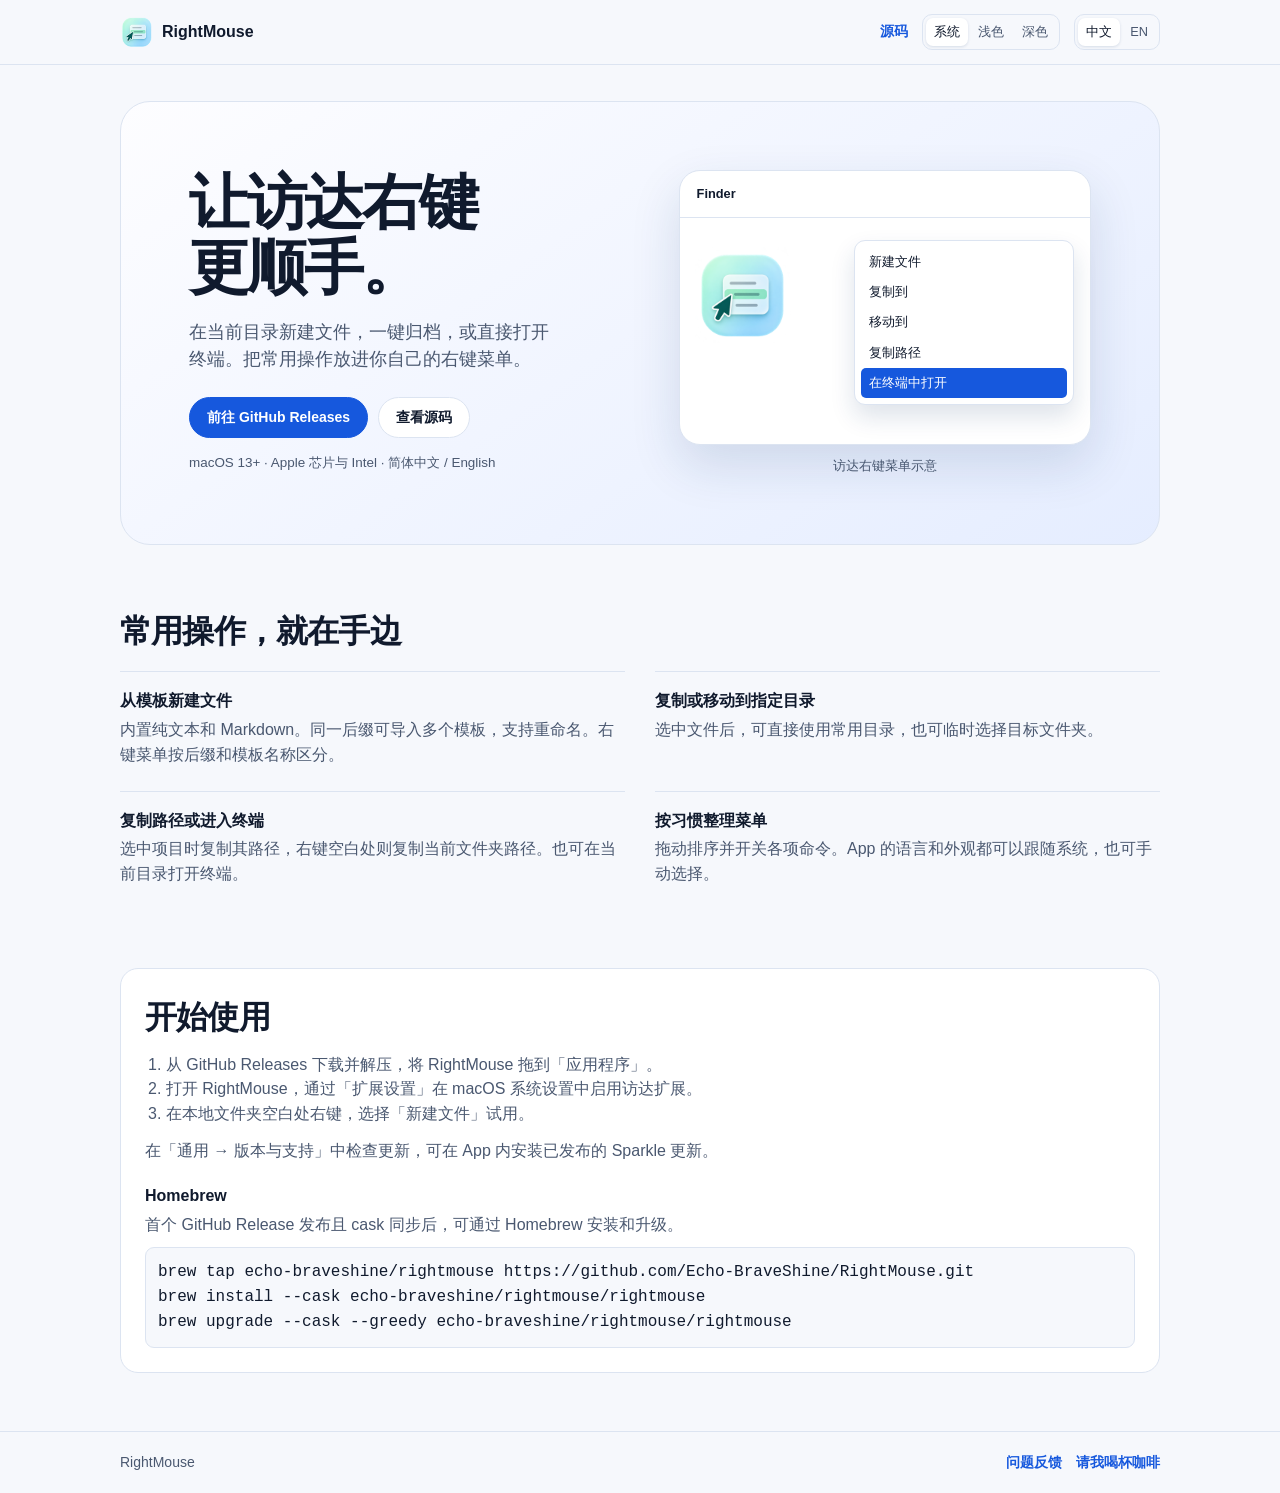
==== website/index.html @ c336ce6f "初始化项目" ====
<!doctype html>
<html lang="zh-CN">
<head>
  <meta charset="utf-8">
  <meta name="viewport" content="width=device-width, initial-scale=1">
  <meta name="description" content="在当前目录新建文件，一键归档，或直接打开终端。把常用操作放进你自己的右键菜单。">
  <title>RightMouse · 让访达右键 更顺手。</title>
  <link rel="icon" href="assets/rightmouse.png" type="image/png">
  <script src="appearance.js"></script>
  <link rel="stylesheet" href="styles.css">
</head>
<body>
  <header>
    <div class="container bar">
      <a class="brand" href="./"><img src="assets/rightmouse.png" alt="">RightMouse</a>
      <nav>
        <a href="https://github.com/Echo-BraveShine/RightMouse">源码</a>
        <div class="theme-switch" role="group" aria-label="网页外观" hidden>
          <button type="button" data-theme-choice="system" aria-pressed="true">系统</button>
          <button type="button" data-theme-choice="light" aria-pressed="false">浅色</button>
          <button type="button" data-theme-choice="dark" aria-pressed="false">深色</button>
        </div>
        <div class="language-switch" role="group" aria-label="语言">
          <a href="./" lang="zh-CN" hreflang="zh-CN" aria-current="page">中文</a>
          <a href="en.html" lang="en" hreflang="en">EN</a>
        </div>
      </nav>
    </div>
  </header>
  <main class="container">
    <section class="hero">
      <div>
        <h1>让访达右键<br>更顺手。</h1>
        <p class="lede">在当前目录新建文件，一键归档，或直接打开终端。把常用操作放进你自己的右键菜单。</p>
        <div class="actions">
          <a class="button primary" href="https://github.com/Echo-BraveShine/RightMouse/releases">前往 GitHub Releases</a>
          <a class="button" href="https://github.com/Echo-BraveShine/RightMouse">查看源码</a>
        </div>
        <small class="requirements">macOS 13+ · Apple 芯片与 Intel · 简体中文 / English</small>
      </div>
      <figure class="preview">
        <div class="preview-window">
          <div class="preview-title">Finder</div>
          <img class="preview-icon" src="assets/rightmouse.png" alt="">
          <ul class="preview-menu">
                <li>新建文件</li>
                <li>复制到</li>
                <li>移动到</li>
                <li>复制路径</li>
                <li class=selected>在终端中打开</li>
          </ul>
        </div>
        <figcaption>访达右键菜单示意</figcaption>
      </figure>
    </section>
    <section>
      <h2>常用操作，就在手边</h2>
      <div class="features">
          <article><h3>从模板新建文件</h3><p>内置纯文本和 Markdown。同一后缀可导入多个模板，支持重命名。右键菜单按后缀和模板名称区分。</p></article>
          <article><h3>复制或移动到指定目录</h3><p>选中文件后，可直接使用常用目录，也可临时选择目标文件夹。</p></article>
          <article><h3>复制路径或进入终端</h3><p>选中项目时复制其路径，右键空白处则复制当前文件夹路径。也可在当前目录打开终端。</p></article>
          <article><h3>按习惯整理菜单</h3><p>拖动排序并开关各项命令。App 的语言和外观都可以跟随系统，也可手动选择。</p></article>
      </div>
    </section>
    <section class="setup">
      <h2>开始使用</h2>
      <ol>
          <li>从 GitHub Releases 下载并解压，将 RightMouse 拖到「应用程序」。</li>
          <li>打开 RightMouse，通过「扩展设置」在 macOS 系统设置中启用访达扩展。</li>
          <li>在本地文件夹空白处右键，选择「新建文件」试用。</li>
      </ol>
      <p class="update-note">在「通用 → 版本与支持」中检查更新，可在 App 内安装已发布的 Sparkle 更新。</p>
      <h3>Homebrew</h3>
      <p>首个 GitHub Release 发布且 cask 同步后，可通过 Homebrew 安装和升级。</p>
      <pre><code>brew tap echo-braveshine/rightmouse https://github.com/Echo-BraveShine/RightMouse.git
brew install --cask echo-braveshine/rightmouse/rightmouse
brew upgrade --cask --greedy echo-braveshine/rightmouse/rightmouse</code></pre>
    </section>
  </main>
  <footer>
    <div class="container bar">
      <span>RightMouse</span>
      <nav>
        <a href="https://github.com/Echo-BraveShine/RightMouse/issues">问题反馈</a>
        <a href="https://buymeacoffee.com/1239383708p">请我喝杯咖啡</a>
      </nav>
    </div>
  </footer>
</body>
</html>
---- website/styles.css ----
:root {
  color-scheme: light dark;
  --background: #f6f8fc;
  --surface: #fff;
  --ink: #101a2d;
  --secondary: #4a5870;
  --line: #dce4f1;
  --accent: #1658dd;
  --hero-start: #fdfdff;
  --hero-end: #e5edff;
  --shadow: #16366824;
  font: 16px/1.55 -apple-system, BlinkMacSystemFont, "Helvetica Neue", sans-serif;
}

:root[data-theme="light"] { color-scheme: light; }
:root[data-theme="dark"] {
  color-scheme: dark;
  --background: #0b111d;
  --surface: #131e31;
  --ink: #f2f6ff;
  --secondary: #b3c0d8;
  --line: #2b3953;
  --accent: #9abaff;
  --hero-start: #142038;
  --hero-end: #182d54;
  --shadow: #0006;
}
@media (prefers-color-scheme: dark) {
  :root:not([data-theme]) {
    color-scheme: dark;
    --background: #0b111d;
    --surface: #131e31;
    --ink: #f2f6ff;
    --secondary: #b3c0d8;
    --line: #2b3953;
    --accent: #9abaff;
    --hero-start: #142038;
    --hero-end: #182d54;
    --shadow: #0006;
  }
}

* { box-sizing: border-box; }
body { margin: 0; background: var(--background); color: var(--ink); }
a { color: var(--accent); text-underline-offset: .22em; }
a:focus-visible { outline: 3px solid var(--accent); outline-offset: 4px; }
.container { max-width: 1160px; margin-inline: auto; padding-inline: clamp(20px, 5vw, 60px); }
header, footer { border-block-end: 1px solid var(--line); }
.bar, .brand, nav { display: flex; align-items: center; gap: 18px; }
.bar { justify-content: space-between; flex-wrap: wrap; padding-block: 14px; }
.brand { gap: 8px; color: var(--ink); font-weight: 700; text-decoration: none; }
.brand img { display: block; width: 34px; height: 34px; }
nav a { text-decoration: none; font-size: .875rem; font-weight: 600; }
.hero { display: grid; grid-template-columns: 1.1fr 1fr; gap: 36px; align-items: center; margin-block: 36px 62px; padding: clamp(26px, 5.5vw, 68px); border: 1px solid var(--line); border-radius: 30px; background: linear-gradient(145deg, var(--hero-start), var(--hero-end)); }
h1, h2, h3, p { margin: 0; }
h1 { font-size: clamp(2.35rem, 4.7vw, 4.3rem); line-height: 1.08; letter-spacing: -.06em; }
h1:lang(zh-CN) { letter-spacing: -.04em; }
h2 { font-size: clamp(1.45rem, 3vw, 2rem); letter-spacing: -.025em; }
.lede { margin-block: 18px 23px; max-width: 37ch; color: var(--secondary); font-size: 1.1rem; }
.actions { display: flex; flex-wrap: wrap; gap: 10px; }
.button { display: inline-block; border: 1px solid var(--line); border-radius: 999px; padding: 9px 17px; background: var(--surface); color: var(--ink); font-weight: 650; font-size: .875rem; text-decoration: none; }
.button.primary { background: #1658dd; border-color: #1658dd; color: white; }
.requirements { display: block; margin-top: 15px; color: var(--secondary); font-size: .84rem; }
.preview { margin: 0; }
.preview-window { position: relative; min-height: 275px; border-radius: 21px; border: 1px solid var(--line); background: var(--surface); box-shadow: 0 20px 50px var(--shadow); }
.preview-title { border-bottom: 1px solid var(--line); padding: 13px 17px; font-size: .8rem; font-weight: 650; }
.preview-icon { position: absolute; width: 96px; left: 15px; top: 76px; }
.preview-menu { position: relative; margin: 22px 16px 21px auto; width: min(64%, 220px); padding: 6px; background: var(--surface); border: 1px solid var(--line); border-radius: 11px; box-shadow: 0 12px 25px var(--shadow); list-style: none; font-size: .82rem; }
.preview-menu li { padding: 5px 8px; border-radius: 5px; }
.preview-menu .selected { background: #1658dd; color: #fff; }
figcaption { margin-top: 11px; color: var(--secondary); text-align: center; font-size: .8rem; }
section { margin-block: 0 58px; }
.features { display: grid; grid-template-columns: repeat(2, minmax(0, 1fr)); gap: 0 30px; margin-top: 15px; }
.features article { border-top: 1px solid var(--line); padding-block: 17px 23px; }
h3 { font-size: 1rem; margin-bottom: 4px; }
.features p, .setup p, .setup li { color: var(--secondary); }
.setup { padding: 24px; background: var(--surface); border: 1px solid var(--line); border-radius: 18px; }
.setup ol { margin-block: 10px 0; padding-inline-start: 1.3rem; }
footer { border-block-start: 1px solid var(--line); border-block-end: none; color: var(--secondary); font-size: .875rem; }
footer .bar { padding-block: 20px; }

@media (max-width: 800px) {
  .hero { grid-template-columns: 1fr; }
  .preview { max-width: 470px; width: 100%; }
}

@media (max-width: 520px) {
  .hero { margin-top: 23px; gap: 26px; }
  .features { grid-template-columns: 1fr; }
  .preview-icon { width: 66px; left: 9px; }
  .preview-menu { margin-right: 9px; }
}

.theme-switch, .language-switch {
  display: inline-flex;
  align-items: center;
  gap: 2px;
  padding: 3px;
  border: 1px solid var(--line);
  border-radius: 10px;
}
.theme-switch[hidden] { display: none; }
.theme-switch button, .language-switch a {
  border: 0;
  border-radius: 7px;
  padding: 4px 8px;
  font: inherit;
  font-size: .8rem;
  color: var(--secondary);
  background: transparent;
  cursor: pointer;
}
.theme-switch button[aria-pressed="true"], .language-switch a[aria-current="page"] {
  color: var(--ink);
  background: var(--surface);
  box-shadow: 0 1px 3px var(--shadow);
}
.theme-switch button:focus-visible { outline: 2px solid var(--accent); outline-offset: 2px; }
.bar nav { flex-wrap: wrap; gap: 8px 14px; }
.setup h3 { margin-top: 20px; }
.setup pre {
  margin: 10px 0 0;
  padding: 12px;
  overflow-x: auto;
  border: 1px solid var(--line);
  border-radius: 9px;
  background: var(--background);
}

.update-note { margin-top: 12px; }
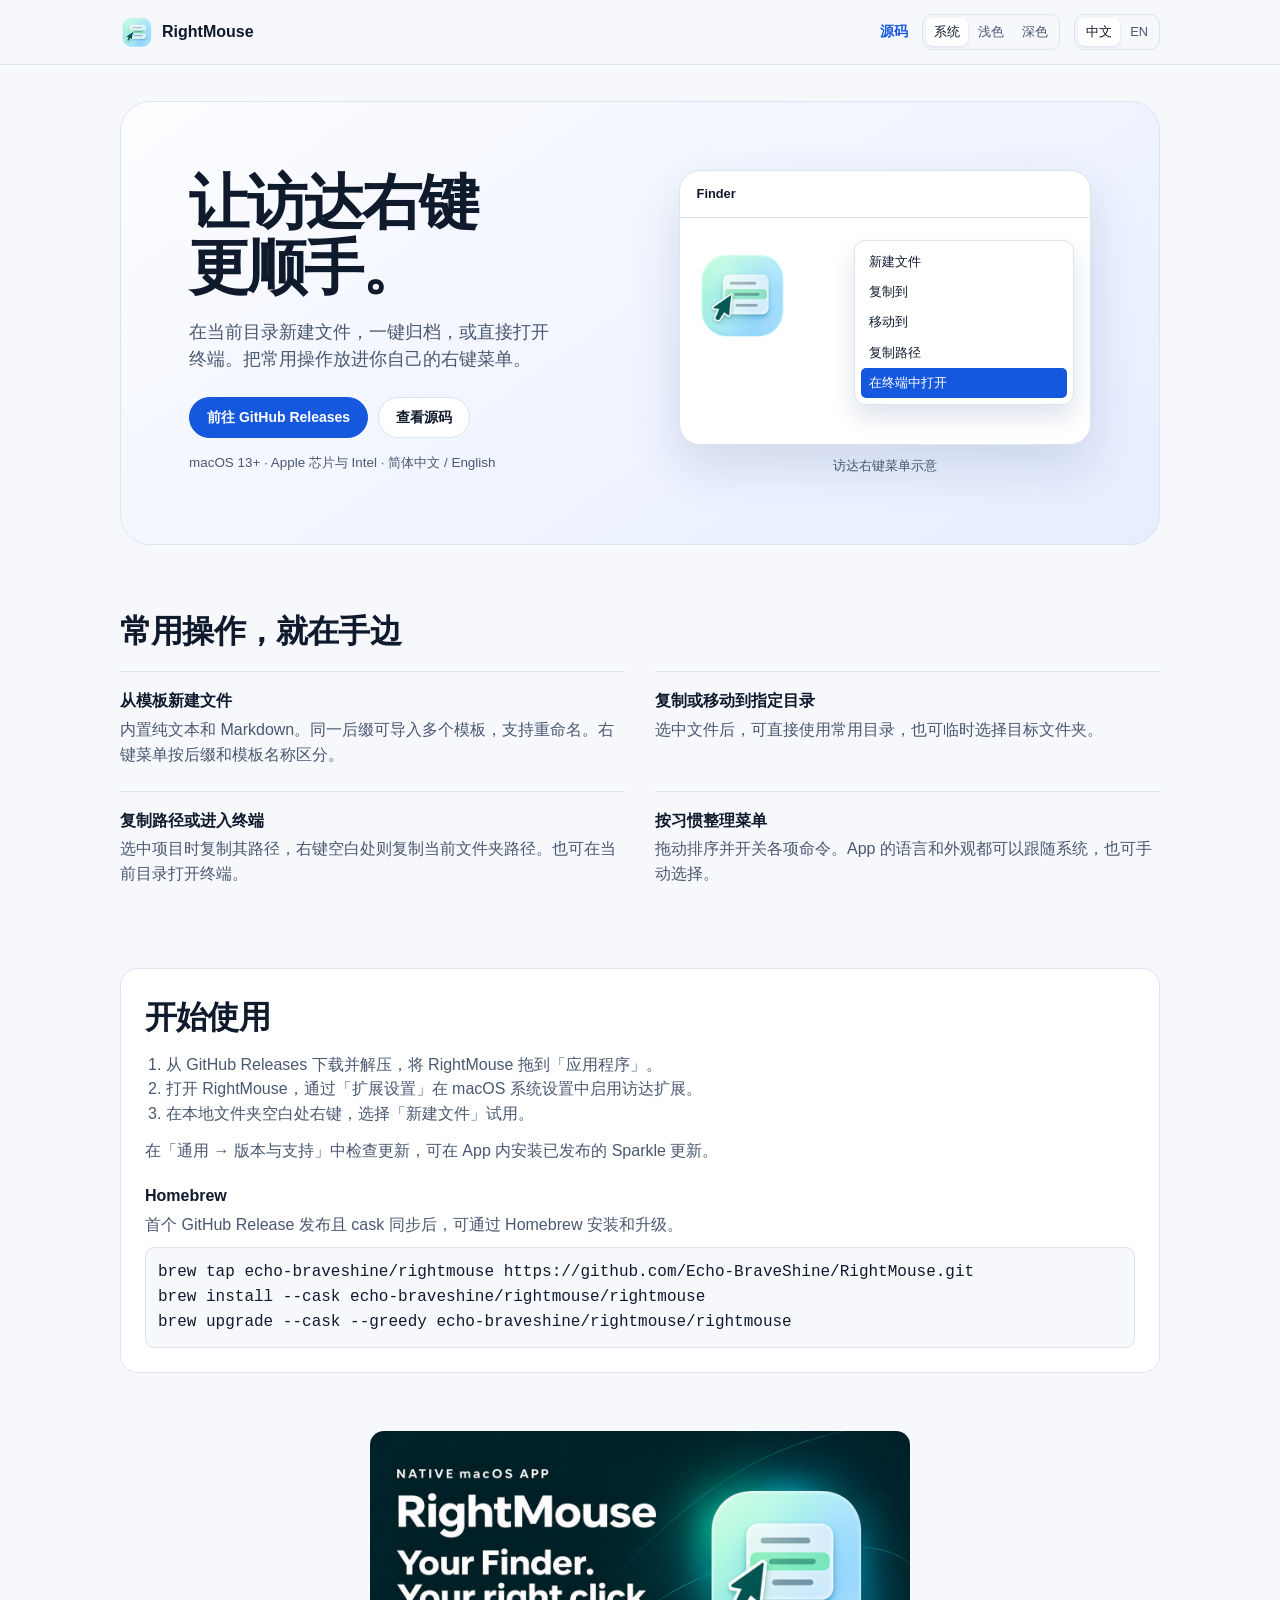
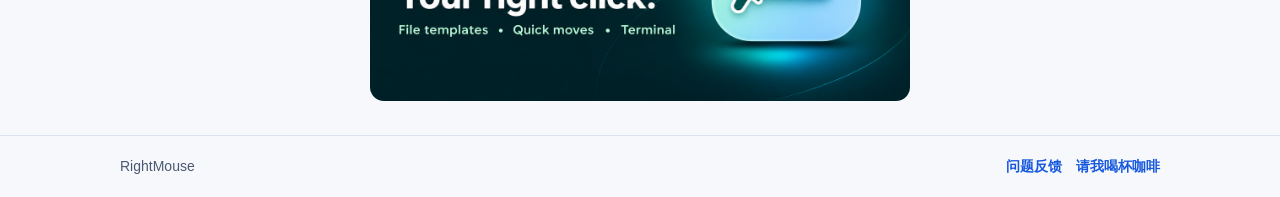
==== commit cf0d0082: "更新发布脚本" ====
--- a/website/index.html
+++ b/website/index.html
@@ -76,6 +76,9 @@
 brew install --cask echo-braveshine/rightmouse/rightmouse
 brew upgrade --cask --greedy echo-braveshine/rightmouse/rightmouse</code></pre>
     </section>
+    <figure class="social-preview">
+      <img src="assets/social-preview.png" width="1280" height="640" loading="lazy" alt="RightMouse 仓库分享图">
+    </figure>
   </main>
   <footer>
     <div class="container bar">
--- a/website/styles.css
+++ b/website/styles.css
@@ -128,3 +128,14 @@
 }
 
 .update-note { margin-top: 12px; }
+
+.social-preview {
+  max-width: 540px;
+  margin: 0 auto 34px;
+}
+.social-preview img {
+  display: block;
+  width: 100%;
+  height: auto;
+  border-radius: 14px;
+}
